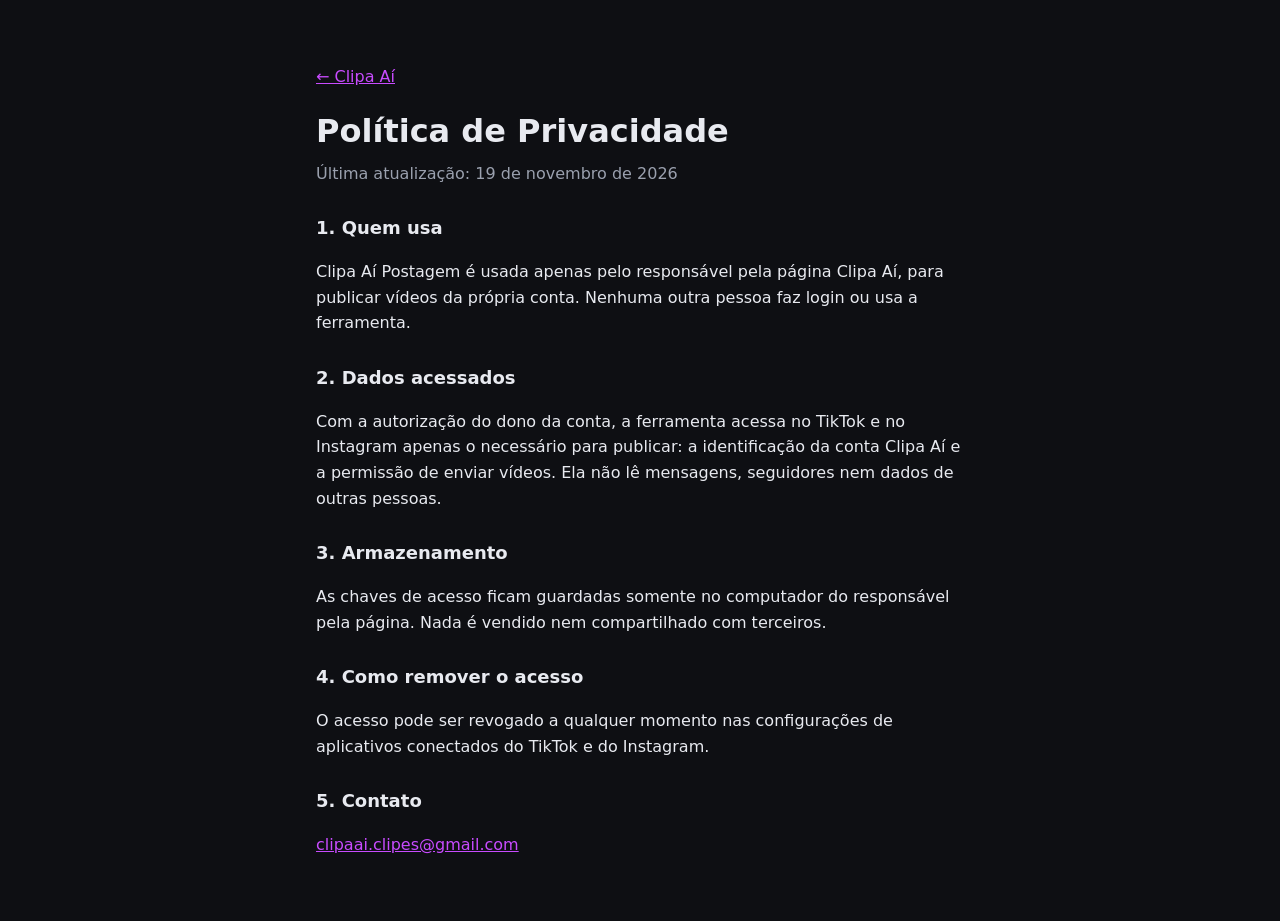
==== privacidade.html @ 0cadf15b "site: inicio, termos e privacidade" ====
<!doctype html>
<html lang="pt-BR">
<head>
<meta charset="utf-8">
<meta name="viewport" content="width=device-width, initial-scale=1">
<title>Política de Privacidade · Clipa Aí</title>
<link rel="stylesheet" href="estilo.css">
</head>
<body>
<main>
  <p><a href="index.html">← Clipa Aí</a></p>
  <h1>Política de Privacidade</h1>
  <p class="sub">Última atualização: 19 de novembro de 2026</p>

  <h2>1. Quem usa</h2>
  <p>Clipa Aí Postagem é usada apenas pelo responsável pela página Clipa Aí, para publicar
     vídeos da própria conta. Nenhuma outra pessoa faz login ou usa a ferramenta.</p>

  <h2>2. Dados acessados</h2>
  <p>Com a autorização do dono da conta, a ferramenta acessa no TikTok e no Instagram apenas
     o necessário para publicar: a identificação da conta Clipa Aí e a permissão de enviar
     vídeos. Ela não lê mensagens, seguidores nem dados de outras pessoas.</p>

  <h2>3. Armazenamento</h2>
  <p>As chaves de acesso ficam guardadas somente no computador do responsável pela página.
     Nada é vendido nem compartilhado com terceiros.</p>

  <h2>4. Como remover o acesso</h2>
  <p>O acesso pode ser revogado a qualquer momento nas configurações de aplicativos
     conectados do TikTok e do Instagram.</p>

  <h2>5. Contato</h2>
  <p><a href="mailto:clipaai.clipes@gmail.com">clipaai.clipes@gmail.com</a></p>
</main>
</body>
</html>
---- estilo.css ----
:root { --bg: #0e0f13; --text: #e8eaf0; --muted: #9aa0ae; --accent: #c84bff; }
* { box-sizing: border-box; }
body { margin: 0; background: var(--bg); color: var(--text);
       font: 16px/1.6 system-ui, -apple-system, "Segoe UI", Roboto, sans-serif; }
main { max-width: 680px; margin: 0 auto; padding: 48px 16px; }
h1 { font-size: 32px; margin: 0 0 4px; }
h2 { font-size: 18px; margin: 28px 0 6px; }
.sub { color: var(--muted); margin-top: 0; }
a { color: var(--accent); }
nav { margin: 24px 0; }
.contato { color: var(--muted); }
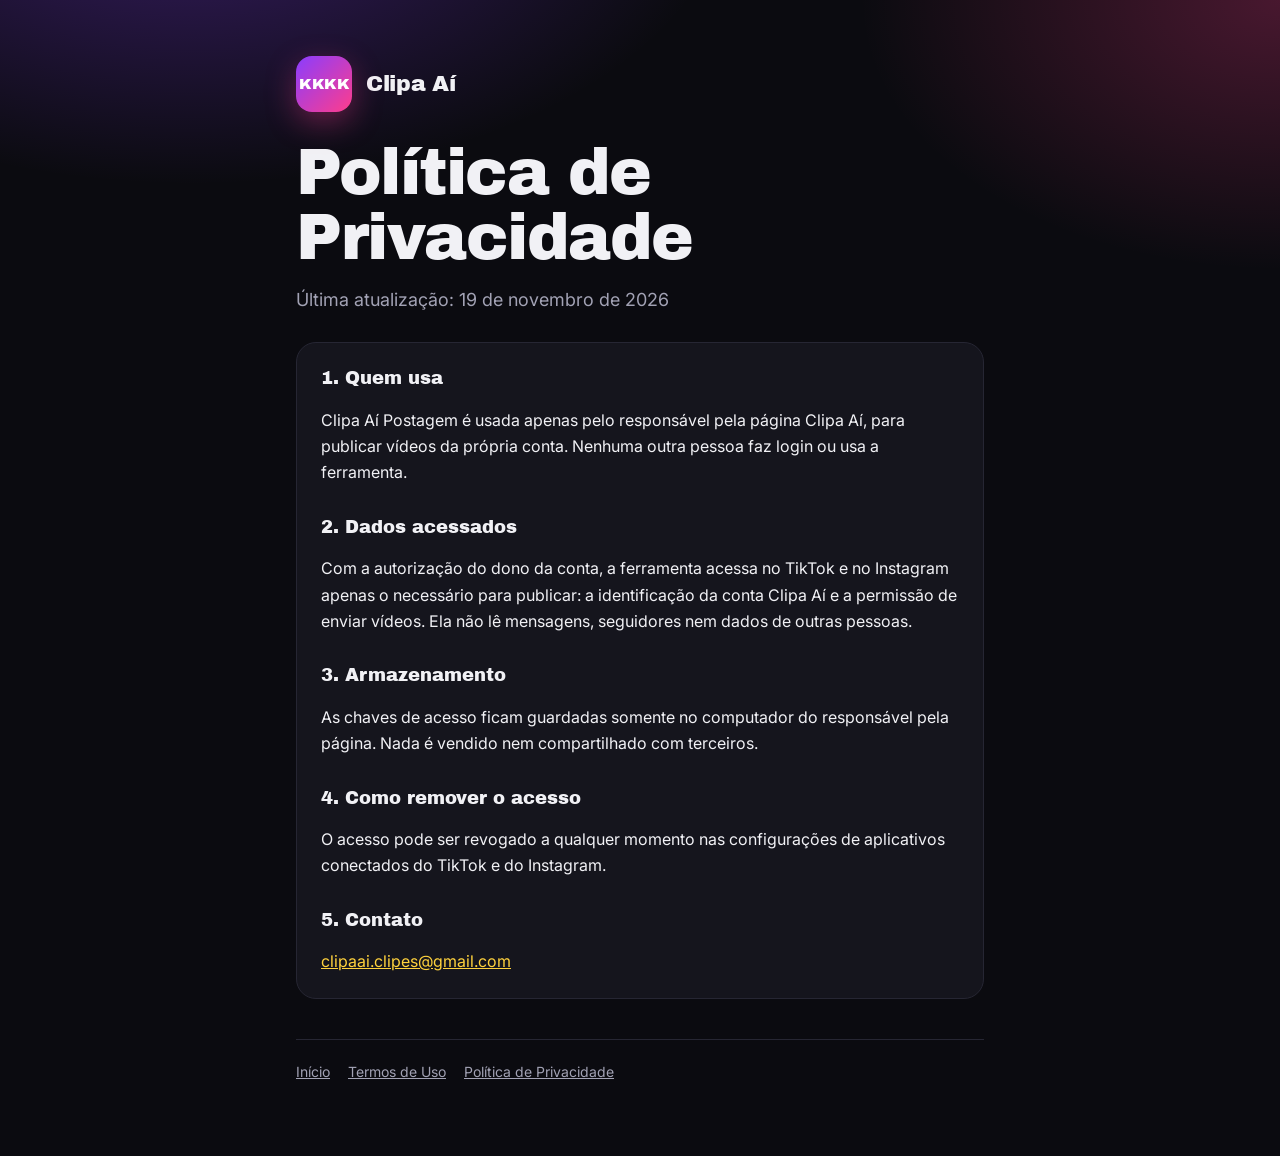
==== commit 88b684a7: "site: visual novo" ====
--- a/privacidade.html
+++ b/privacidade.html
@@ -8,11 +8,12 @@
 </head>
 <body>
 <main>
-  <p><a href="index.html">← Clipa Aí</a></p>
+  <a class="marca" href="index.html"><span class="bolha">KKKK</span><b>Clipa Aí</b></a>
   <h1>Política de Privacidade</h1>
   <p class="sub">Última atualização: 19 de novembro de 2026</p>
 
-  <h2>1. Quem usa</h2>
+  <div class="card">
+  <h2 style="margin-top:0">1. Quem usa</h2>
   <p>Clipa Aí Postagem é usada apenas pelo responsável pela página Clipa Aí, para publicar
      vídeos da própria conta. Nenhuma outra pessoa faz login ou usa a ferramenta.</p>
 
@@ -31,6 +32,12 @@
 
   <h2>5. Contato</h2>
   <p><a href="mailto:clipaai.clipes@gmail.com">clipaai.clipes@gmail.com</a></p>
+  </div>
+  <footer>
+    <a href="index.html">Início</a>
+    <a href="termos.html">Termos de Uso</a>
+    <a href="privacidade.html">Política de Privacidade</a>
+  </footer>
 </main>
 </body>
 </html>
--- a/estilo.css
+++ b/estilo.css
@@ -1,11 +1,50 @@
-:root { --bg: #0e0f13; --text: #e8eaf0; --muted: #9aa0ae; --accent: #c84bff; }
+@import url("https://fonts.googleapis.com/css2?family=Archivo+Black&family=Inter:wght@400;600&display=swap");
+
+:root {
+  --bg: #0b0b10; --card: #15151d; --line: #262633; --text: #f1f1f5; --muted: #a2a2b4;
+  --pink: #ff3d8b; --purple: #8a3dff; --yellow: #ffd23d;
+}
 * { box-sizing: border-box; }
-body { margin: 0; background: var(--bg); color: var(--text);
-       font: 16px/1.6 system-ui, -apple-system, "Segoe UI", Roboto, sans-serif; }
-main { max-width: 680px; margin: 0 auto; padding: 48px 16px; }
-h1 { font-size: 32px; margin: 0 0 4px; }
-h2 { font-size: 18px; margin: 28px 0 6px; }
-.sub { color: var(--muted); margin-top: 0; }
-a { color: var(--accent); }
-nav { margin: 24px 0; }
-.contato { color: var(--muted); }
+html { background: var(--bg); }
+body {
+  margin: 0; min-height: 100vh; color: var(--text);
+  font: 16px/1.65 Inter, system-ui, -apple-system, "Segoe UI", Roboto, sans-serif;
+  background:
+    radial-gradient(900px 500px at 15% -10%, rgba(138, 61, 255, .35), transparent 60%),
+    radial-gradient(700px 450px at 100% 0%, rgba(255, 61, 139, .25), transparent 60%),
+    var(--bg);
+}
+main { max-width: 720px; margin: 0 auto; padding: 56px 16px 72px; }
+
+.marca { display: flex; align-items: center; gap: 14px; margin-bottom: 28px; text-decoration: none; color: inherit; }
+.bolha {
+  position: relative; width: 56px; height: 56px; border-radius: 16px; flex: none;
+  background: linear-gradient(135deg, var(--purple), var(--pink));
+  display: grid; place-items: center; box-shadow: 0 10px 30px rgba(255, 61, 139, .35);
+  font: 15px/1 "Archivo Black", sans-serif; color: #fff; letter-spacing: -.5px;
+}
+.bolha::after {
+  content: ""; position: absolute; bottom: -6px; left: 12px; width: 14px; height: 14px;
+  background: var(--pink); transform: rotate(45deg); border-radius: 2px; z-index: -1;
+}
+.marca b { font: 22px/1 "Archivo Black", sans-serif; letter-spacing: -.3px; }
+
+h1 { font: clamp(40px, 9vw, 64px)/1.02 "Archivo Black", sans-serif; letter-spacing: -1.5px; margin: 0 0 14px; }
+h1 em { font-style: normal; background: linear-gradient(90deg, var(--yellow), var(--pink));
+        -webkit-background-clip: text; background-clip: text; color: transparent; }
+h2 { font: 18px/1.3 "Archivo Black", sans-serif; margin: 30px 0 6px; }
+.sub { color: var(--muted); margin-top: 0; font-size: 18px; }
+a { color: var(--yellow); }
+
+.card { background: var(--card); border: 1px solid var(--line); border-radius: 20px; padding: 24px; margin-top: 28px; }
+.card p:first-child { margin-top: 0; }
+.card p:last-child { margin-bottom: 0; }
+
+.chips { display: flex; flex-wrap: wrap; gap: 8px; margin: 22px 0 0; padding: 0; list-style: none; }
+.chips li { border: 1px solid var(--line); background: rgba(255, 255, 255, .04); border-radius: 999px;
+            padding: 6px 14px; font-size: 14px; font-weight: 600; }
+
+footer { margin-top: 40px; padding-top: 20px; border-top: 1px solid var(--line); color: var(--muted);
+         font-size: 14px; display: flex; flex-wrap: wrap; gap: 8px 18px; }
+footer a { color: var(--muted); }
+footer a:hover { color: var(--text); }
